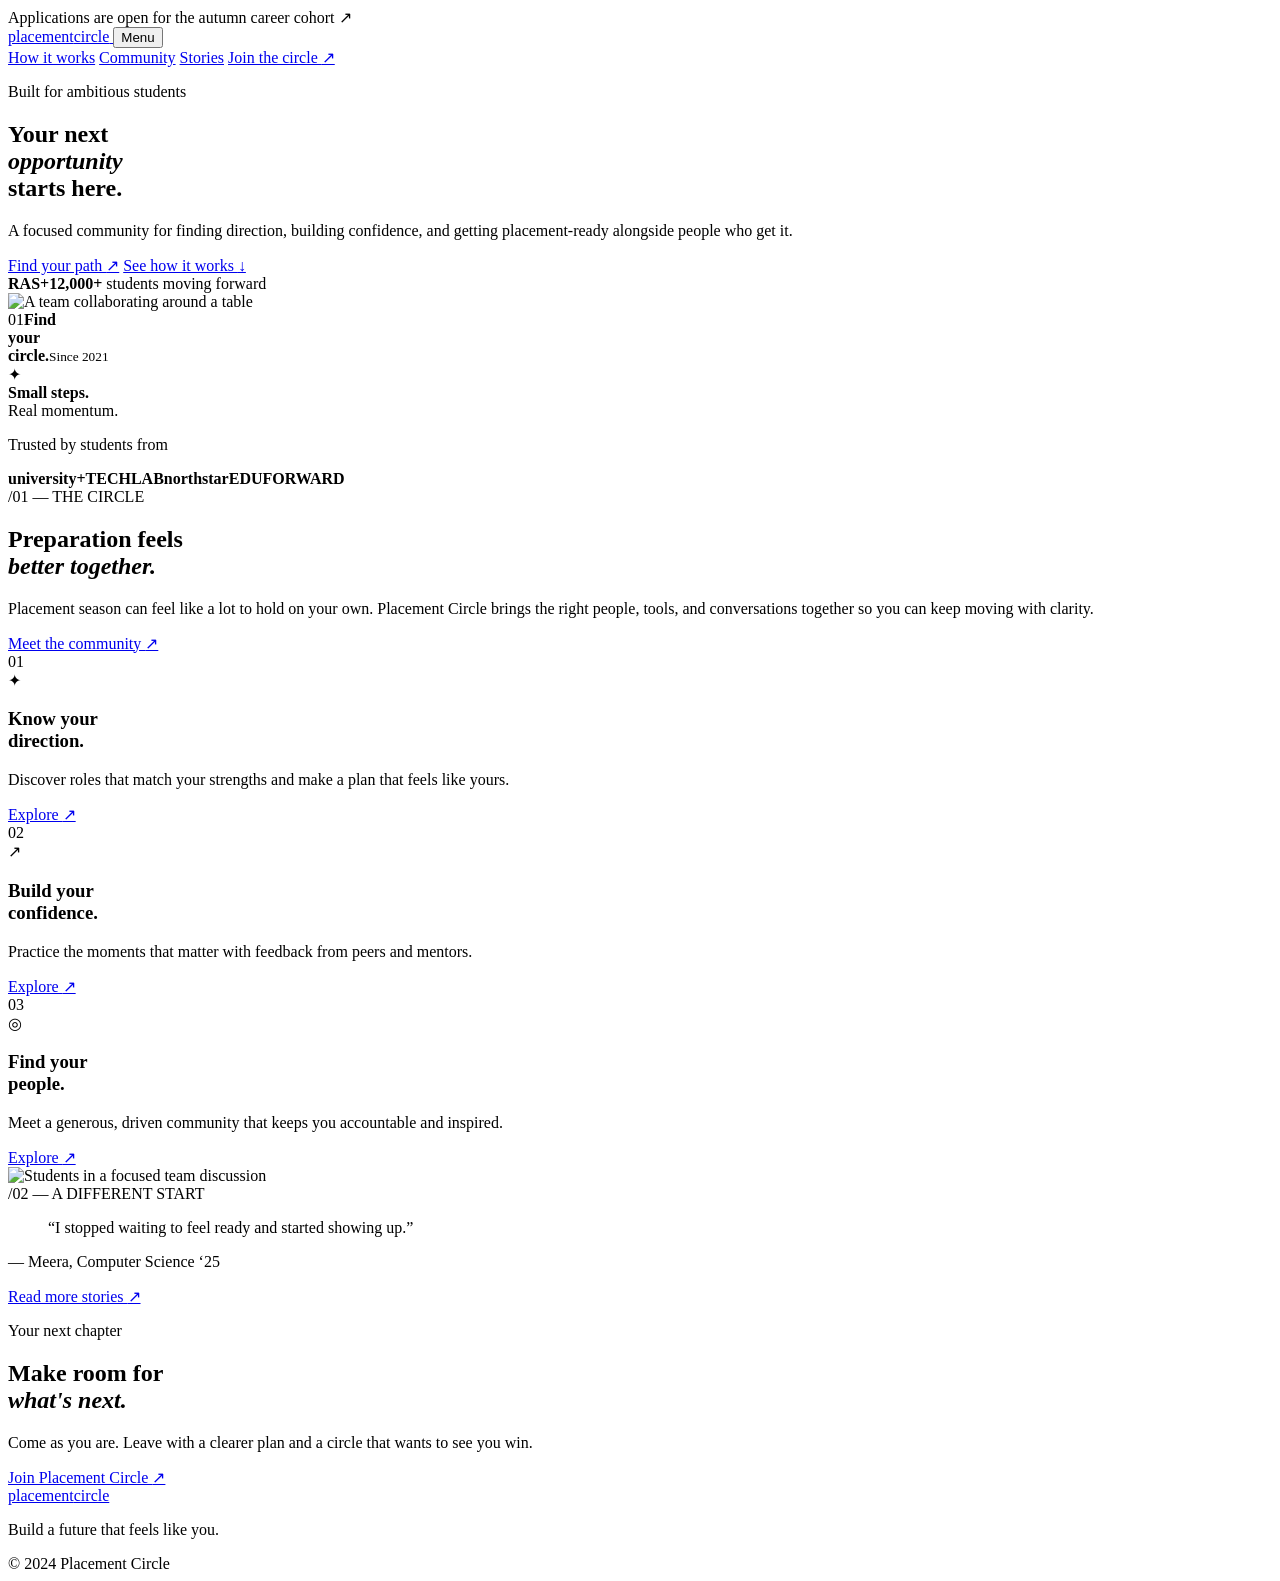
==== index.html @ d179b5c9 "landing page" ====
<!doctype html>
<html lang="en">
<head>
  <meta charset="UTF-8">
  <meta name="viewport" content="width=device-width, initial-scale=1.0">
  <meta name="description" content="Placement Circle helps students turn preparation into their next opportunity.">
  <title>Placement Circle | Your next opportunity starts here</title>
  <link rel="preconnect" href="https://fonts.googleapis.com">
  <link rel="preconnect" href="https://fonts.gstatic.com" crossorigin>
  <link href="https://fonts.googleapis.com/css2?family=DM+Sans:wght@400;500;600;700&family=Space+Grotesk:wght@500;600;700&display=swap" rel="stylesheet">
  <link rel="stylesheet" href="styles.css">
</head>
<body>
  <div class="announcement">Applications are open for the autumn career cohort <span>↗</span></div>

  <header class="site-header">
    <a class="brand" href="#top" aria-label="Placement Circle home">
      <span class="brand-mark" aria-hidden="true"><i></i><i></i><i></i></span>
      <span>placement<span class="brand-accent">circle</span></span>
    </a>
    <button class="menu-toggle" type="button" aria-expanded="false" aria-controls="site-nav" aria-label="Open menu">Menu</button>
    <nav class="site-nav" id="site-nav" aria-label="Main navigation">
      <a href="#how-it-works">How it works</a>
      <a href="#community">Community</a>
      <a href="#stories">Stories</a>
      <a class="nav-cta" href="#join">Join the circle <span>↗</span></a>
    </nav>
  </header>

  <main id="top">
    <section class="hero section-shell">
      <div class="hero-copy">
        <p class="eyebrow"><span class="eyebrow-dot"></span> Built for ambitious students</p>
        <h1>Your next<br><em>opportunity</em><br>starts here.</h1>
        <p class="hero-text">A focused community for finding direction, building confidence, and getting placement-ready alongside people who get it.</p>
        <div class="hero-actions">
          <a class="button button-dark" href="#join">Find your path <span>↗</span></a>
          <a class="text-link" href="#how-it-works">See how it works <span>↓</span></a>
        </div>
        <div class="member-note"><span class="avatar-stack"><b>R</b><b>A</b><b>S</b><b>+</b></span><span><strong>12,000+</strong> students moving forward</span></div>
      </div>
      <div class="hero-visual" aria-label="Students collaborating around a table">
        <div class="image-frame"><img src="https://images.unsplash.com/photo-1521737711867-e3b97375f902?auto=format&fit=crop&w=1100&q=85" alt="A team collaborating around a table"></div>
        <div class="circle-sticker"><span>01</span><strong>Find<br>your<br>circle.</strong><small>Since 2021</small></div>
        <div class="floating-card"><span class="card-icon">✦</span><div><strong>Small steps.</strong><br><span>Real momentum.</span></div></div>
      </div>
    </section>

    <section class="proof-band">
      <div class="section-shell proof-inner"><p>Trusted by students from</p><div class="logos"><strong>university<span>+</span></strong><strong>TECH<span>LAB</span></strong><strong>north<span>star</span></strong><strong>EDU<span>FORWARD</span></strong></div></div>
    </section>

    <section class="intro section-shell" id="how-it-works">
      <div class="section-kicker">/01 — THE CIRCLE</div>
      <div class="intro-content"><h2>Preparation feels<br><em>better together.</em></h2><div><p>Placement season can feel like a lot to hold on your own. Placement Circle brings the right people, tools, and conversations together so you can keep moving with clarity.</p><a class="text-link dark-link" href="#join">Meet the community <span>↗</span></a></div></div>
    </section>

    <section class="features section-shell" id="community">
      <article class="feature feature-lilac"><span class="feature-number">01</span><div class="feature-symbol compass">✦</div><h3>Know your<br>direction.</h3><p>Discover roles that match your strengths and make a plan that feels like yours.</p><a href="#join" aria-label="Explore direction resources">Explore <span>↗</span></a></article>
      <article class="feature feature-coral"><span class="feature-number">02</span><div class="feature-symbol">↗</div><h3>Build your<br>confidence.</h3><p>Practice the moments that matter with feedback from peers and mentors.</p><a href="#join" aria-label="Explore confidence resources">Explore <span>↗</span></a></article>
      <article class="feature feature-mint"><span class="feature-number">03</span><div class="feature-symbol">◎</div><h3>Find your<br>people.</h3><p>Meet a generous, driven community that keeps you accountable and inspired.</p><a href="#join" aria-label="Explore community resources">Explore <span>↗</span></a></article>
    </section>

    <section class="story section-shell" id="stories">
      <div class="story-image"><img src="https://images.unsplash.com/photo-1556761175-b413da4baf72?auto=format&fit=crop&w=1000&q=85" alt="Students in a focused team discussion"></div>
      <div class="story-copy"><div class="section-kicker">/02 — A DIFFERENT START</div><blockquote>“I stopped waiting to feel ready and started showing up.”</blockquote><p class="story-person">— Meera, Computer Science ‘25</p><a class="button button-outline" href="#join">Read more stories <span>↗</span></a></div>
    </section>

    <section class="join section-shell" id="join"><div><p class="eyebrow"><span class="eyebrow-dot"></span> Your next chapter</p><h2>Make room for<br><em>what's next.</em></h2></div><div class="join-action"><p>Come as you are. Leave with a clearer plan and a circle that wants to see you win.</p><a class="button button-light" href="mailto:hello@placementcircle.example">Join Placement Circle <span>↗</span></a></div></section>
  </main>

  <footer class="footer section-shell"><a class="brand" href="#top"><span class="brand-mark" aria-hidden="true"><i></i><i></i><i></i></span><span>placement<span class="brand-accent">circle</span></span></a><p>Build a future that feels like you.</p><span>© 2024 Placement Circle</span></footer>
  <script src="script.js"></script>
</body>
</html>
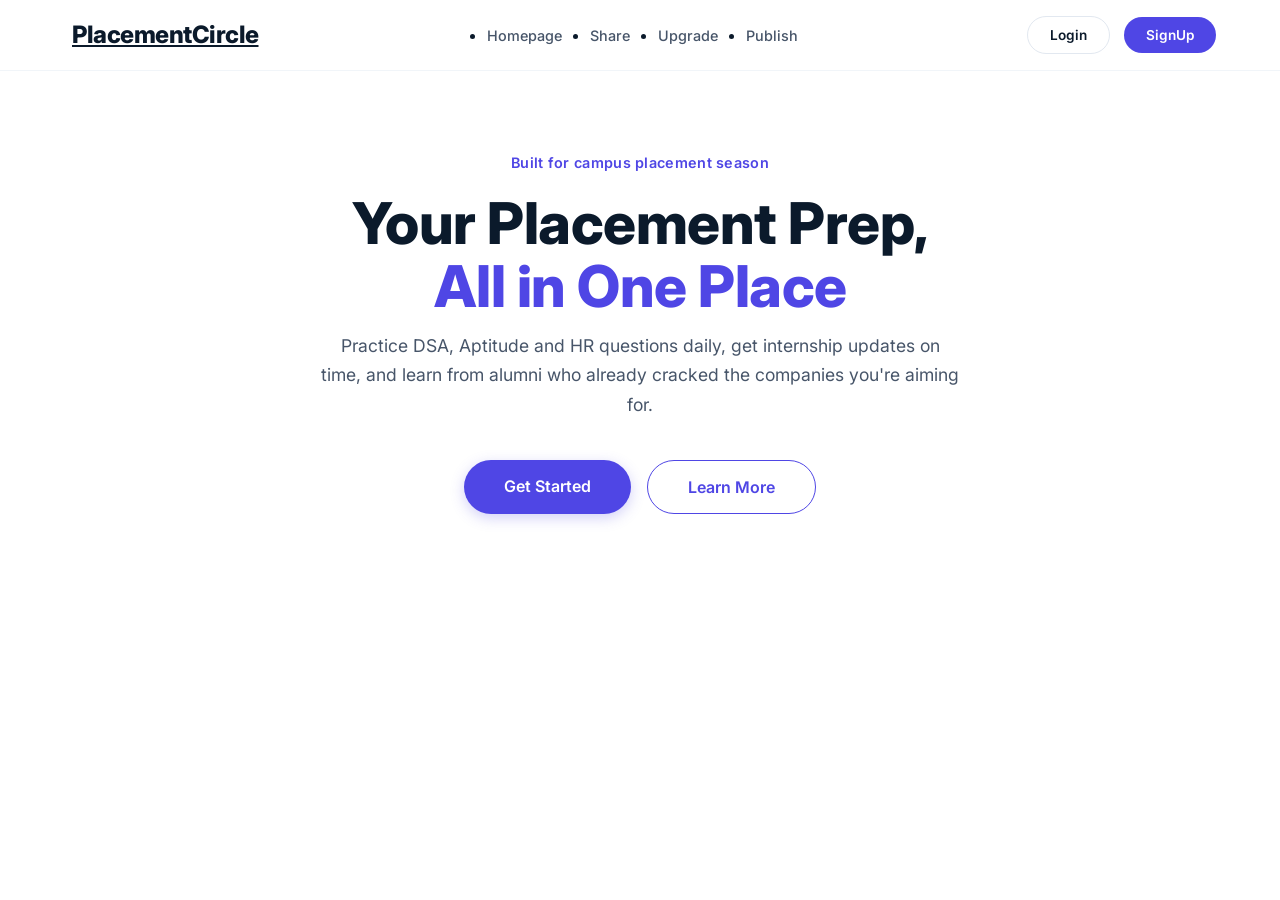
==== commit 2c3c4221: "Added clean landing page UI" ====
--- a/index.html
+++ b/index.html
@@ -1,75 +1,371 @@
-<!doctype html>
+<!DOCTYPE html>
 <html lang="en">
 <head>
-  <meta charset="UTF-8">
-  <meta name="viewport" content="width=device-width, initial-scale=1.0">
-  <meta name="description" content="Placement Circle helps students turn preparation into their next opportunity.">
-  <title>Placement Circle | Your next opportunity starts here</title>
-  <link rel="preconnect" href="https://fonts.googleapis.com">
-  <link rel="preconnect" href="https://fonts.gstatic.com" crossorigin>
-  <link href="https://fonts.googleapis.com/css2?family=DM+Sans:wght@400;500;600;700&family=Space+Grotesk:wght@500;600;700&display=swap" rel="stylesheet">
-  <link rel="stylesheet" href="styles.css">
+    <meta charset="UTF-8" />
+    <meta name="viewport" content="width=device-width, initial-scale=1.0" />
+    <title>PlacementCircle · Clean Landing</title>
+    <link href="https://fonts.googleapis.com/css2?family=Inter:opsz,wght@14..32,400..700&display=swap" rel="stylesheet" />
+    <link rel="stylesheet" href="https://cdnjs.cloudflare.com/ajax/libs/font-awesome/6.0.0-beta3/css/all.min.css" />
+    <style>
+        /* ---------- RESET & BASE ---------- */
+        * {
+            margin: 0;
+            padding: 0;
+            box-sizing: border-box;
+        }
+
+        body {
+            font-family: 'Inter', system-ui, -apple-system, sans-serif;
+            background: #ffffff;
+            color: #0b1a2b;
+            line-height: 1.5;
+        }
+
+        .container {
+            max-width: 1200px;
+            margin: 0 auto;
+            padding: 0 24px;
+        }
+
+        /* ---------- BUTTONS ---------- */
+        .btn {
+            display: inline-block;
+            padding: 12px 32px;
+            border-radius: 40px;
+            font-weight: 600;
+            font-size: 0.95rem;
+            border: none;
+            cursor: pointer;
+            transition: 0.2s;
+            font-family: inherit;
+            text-decoration: none;
+        }
+
+        .btn-primary {
+            background: #4f46e5;
+            color: #fff;
+            box-shadow: 0 4px 14px rgba(79, 70, 229, 0.25);
+        }
+        .btn-primary:hover {
+            background: #4338ca;
+            transform: translateY(-2px);
+            box-shadow: 0 8px 24px rgba(79, 70, 229, 0.30);
+        }
+
+        .btn-outline {
+            background: transparent;
+            color: #4f46e5;
+            border: 1.5px solid #4f46e5;
+        }
+        .btn-outline:hover {
+            background: #f5f3ff;
+            transform: translateY(-2px);
+        }
+
+        /* ---------- NAV ---------- */
+        nav {
+            padding: 16px 0;
+            border-bottom: 1px solid #f1f5f9;
+            background: #ffffff;
+            position: sticky;
+            top: 0;
+            z-index: 50;
+        }
+
+        nav .container {
+            display: flex;
+            align-items: center;
+            justify-content: space-between;
+        }
+
+        .logo {
+            font-size: 1.5rem;
+            font-weight: 800;
+            letter-spacing: -0.5px;
+            display: flex;
+            align-items: center;
+            gap: 8px;
+            color: #0b1a2b;
+        }
+        .logo i {
+            color: #4f46e5;
+            font-size: 1.6rem;
+        }
+
+        .nav-center {
+            display: flex;
+            align-items: center;
+            gap: 28px;
+        }
+        .nav-center a {
+            text-decoration: none;
+            color: #475569;
+            font-weight: 500;
+            font-size: 0.9rem;
+            transition: 0.2s;
+        }
+        .nav-center a:hover {
+            color: #4f46e5;
+        }
+
+        .nav-right {
+            display: flex;
+            align-items: center;
+            gap: 14px;
+        }
+        .nav-right .btn {
+            padding: 8px 22px;
+            font-size: 0.85rem;
+        }
+        .btn-login {
+            background: transparent;
+            color: #0b1a2b;
+            border: 1px solid #e2e8f0;
+        }
+        .btn-login:hover {
+            background: #f8fafc;
+        }
+        .btn-signup {
+            background: #4f46e5;
+            color: #fff;
+        }
+        .btn-signup:hover {
+            background: #4338ca;
+        }
+
+        /* hamburger (mobile) */
+        .hamburger {
+            display: none;
+            flex-direction: column;
+            gap: 5px;
+            background: none;
+            border: none;
+            cursor: pointer;
+            padding: 4px;
+        }
+        .hamburger span {
+            width: 26px;
+            height: 2.5px;
+            background: #0b1a2b;
+            border-radius: 4px;
+            transition: 0.2s;
+        }
+
+        /* ---------- HERO ---------- */
+        .hero {
+            padding: 80px 0 100px;
+            background: #ffffff;
+            text-align: center;
+        }
+
+        .hero h1 {
+            font-size: 3.6rem;
+            font-weight: 800;
+            line-height: 1.1;
+            margin-bottom: 12px;
+            letter-spacing: -0.5px;
+            color: #0b1a2b;
+        }
+        .hero h1 span {
+            color: #4f46e5;
+        }
+
+        .hero .subhead {
+            font-size: 2rem;
+            font-weight: 600;
+            color: #1e293b;
+            margin-bottom: 20px;
+        }
+
+        .hero p {
+            font-size: 1.1rem;
+            color: #475569;
+            max-width: 640px;
+            margin: 0 auto 40px;
+            line-height: 1.7;
+        }
+
+        .hero-buttons {
+            display: flex;
+            gap: 16px;
+            justify-content: center;
+            flex-wrap: wrap;
+        }
+
+        .hero-buttons .btn {
+            padding: 14px 40px;
+            font-size: 1rem;
+        }
+
+        /* ---------- RESPONSIVE ---------- */
+        @media (max-width: 1024px) {
+            .nav-center {
+                gap: 18px;
+            }
+            .hero h1 {
+                font-size: 2.8rem;
+            }
+            .hero .subhead {
+                font-size: 1.6rem;
+            }
+        }
+
+        @media (max-width: 768px) {
+            .nav-center {
+                display: none;
+                flex-direction: column;
+                gap: 14px;
+                position: absolute;
+                top: 70px;
+                left: 0;
+                width: 100%;
+                background: #fff;
+                padding: 30px 24px;
+                border-bottom: 1px solid #f1f5f9;
+                box-shadow: 0 10px 30px rgba(0, 0, 0, 0.04);
+            }
+            .nav-center.open {
+                display: flex;
+            }
+
+            .nav-right {
+                gap: 8px;
+            }
+            .nav-right .btn {
+                padding: 6px 16px;
+                font-size: 0.8rem;
+            }
+
+            .hamburger {
+                display: flex;
+            }
+
+            .hero {
+                padding: 50px 0 70px;
+            }
+            .hero h1 {
+                font-size: 2.2rem;
+            }
+            .hero .subhead {
+                font-size: 1.3rem;
+            }
+            .hero p {
+                font-size: 1rem;
+                padding: 0 8px;
+            }
+            .hero-buttons .btn {
+                padding: 12px 28px;
+                width: 100%;
+                justify-content: center;
+            }
+            .hero-buttons {
+                flex-direction: column;
+                align-items: center;
+                max-width: 320px;
+                margin: 0 auto;
+            }
+        }
+
+        @media (max-width: 480px) {
+            .logo {
+                font-size: 1.2rem;
+            }
+            .hero h1 {
+                font-size: 1.8rem;
+            }
+            .hero .subhead {
+                font-size: 1.1rem;
+            }
+            .nav-right .btn {
+                padding: 4px 12px;
+                font-size: 0.75rem;
+            }
+        }
+    </style>
 </head>
 <body>
-  <div class="announcement">Applications are open for the autumn career cohort <span>↗</span></div>
-
-  <header class="site-header">
-    <a class="brand" href="#top" aria-label="Placement Circle home">
-      <span class="brand-mark" aria-hidden="true"><i></i><i></i><i></i></span>
-      <span>placement<span class="brand-accent">circle</span></span>
-    </a>
-    <button class="menu-toggle" type="button" aria-expanded="false" aria-controls="site-nav" aria-label="Open menu">Menu</button>
-    <nav class="site-nav" id="site-nav" aria-label="Main navigation">
-      <a href="#how-it-works">How it works</a>
-      <a href="#community">Community</a>
-      <a href="#stories">Stories</a>
-      <a class="nav-cta" href="#join">Join the circle <span>↗</span></a>
+    <!-- ===== NAV ===== -->
+    <nav>
+        <div class="container">
+            <!-- Left: Logo -->
+            <a href="#" class="logo">
+                <i class="fas fa-circle-nodes"></i> PlacementCircle
+            </a>
+
+            <!-- Center: Nav links (exactly as in the image) -->
+            <ul class="nav-center" id="navCenter">
+                <li><a href="#">Homepage</a></li>
+                <li><a href="#">Share</a></li>
+                <li><a href="#">Upgrade</a></li>
+                <li><a href="#">Publish</a></li>
+            </ul>
+
+            <!-- Right: Login / SignUp -->
+            <div class="nav-right">
+                <a href="#" class="btn btn-login">Login</a>
+                <a href="#" class="btn btn-signup">SignUp</a>
+            </div>
+
+            <!-- Hamburger (mobile) -->
+            <button class="hamburger" id="hamburger" aria-label="Toggle menu">
+                <span></span><span></span><span></span>
+            </button>
+        </div>
     </nav>
-  </header>
-
-  <main id="top">
-    <section class="hero section-shell">
-      <div class="hero-copy">
-        <p class="eyebrow"><span class="eyebrow-dot"></span> Built for ambitious students</p>
-        <h1>Your next<br><em>opportunity</em><br>starts here.</h1>
-        <p class="hero-text">A focused community for finding direction, building confidence, and getting placement-ready alongside people who get it.</p>
-        <div class="hero-actions">
-          <a class="button button-dark" href="#join">Find your path <span>↗</span></a>
-          <a class="text-link" href="#how-it-works">See how it works <span>↓</span></a>
+
+    <!-- ===== HERO ===== -->
+    <section class="hero">
+        <div class="container">
+            <!-- Tagline -->
+            <p style="color: #4f46e5; font-weight: 600; letter-spacing: 0.3px; margin-bottom: 16px; font-size: 0.9rem;">
+                Built for campus placement season
+            </p>
+
+            <!-- Main heading -->
+            <h1>Your Placement Prep,<br /><span>All in One Place</span></h1>
+
+            <!-- Description -->
+            <p>
+                Practice DSA, Aptitude and HR questions daily, get internship updates
+                on time, and learn from alumni who already cracked the companies
+                you're aiming for.
+            </p>
+
+            <!-- Buttons -->
+            <div class="hero-buttons">
+                <a href="#" class="btn btn-primary">Get Started</a>
+                <a href="#" class="btn btn-outline">Learn More</a>
+            </div>
         </div>
-        <div class="member-note"><span class="avatar-stack"><b>R</b><b>A</b><b>S</b><b>+</b></span><span><strong>12,000+</strong> students moving forward</span></div>
-      </div>
-      <div class="hero-visual" aria-label="Students collaborating around a table">
-        <div class="image-frame"><img src="https://images.unsplash.com/photo-1521737711867-e3b97375f902?auto=format&fit=crop&w=1100&q=85" alt="A team collaborating around a table"></div>
-        <div class="circle-sticker"><span>01</span><strong>Find<br>your<br>circle.</strong><small>Since 2021</small></div>
-        <div class="floating-card"><span class="card-icon">✦</span><div><strong>Small steps.</strong><br><span>Real momentum.</span></div></div>
-      </div>
     </section>
 
-    <section class="proof-band">
-      <div class="section-shell proof-inner"><p>Trusted by students from</p><div class="logos"><strong>university<span>+</span></strong><strong>TECH<span>LAB</span></strong><strong>north<span>star</span></strong><strong>EDU<span>FORWARD</span></strong></div></div>
-    </section>
-
-    <section class="intro section-shell" id="how-it-works">
-      <div class="section-kicker">/01 — THE CIRCLE</div>
-      <div class="intro-content"><h2>Preparation feels<br><em>better together.</em></h2><div><p>Placement season can feel like a lot to hold on your own. Placement Circle brings the right people, tools, and conversations together so you can keep moving with clarity.</p><a class="text-link dark-link" href="#join">Meet the community <span>↗</span></a></div></div>
-    </section>
-
-    <section class="features section-shell" id="community">
-      <article class="feature feature-lilac"><span class="feature-number">01</span><div class="feature-symbol compass">✦</div><h3>Know your<br>direction.</h3><p>Discover roles that match your strengths and make a plan that feels like yours.</p><a href="#join" aria-label="Explore direction resources">Explore <span>↗</span></a></article>
-      <article class="feature feature-coral"><span class="feature-number">02</span><div class="feature-symbol">↗</div><h3>Build your<br>confidence.</h3><p>Practice the moments that matter with feedback from peers and mentors.</p><a href="#join" aria-label="Explore confidence resources">Explore <span>↗</span></a></article>
-      <article class="feature feature-mint"><span class="feature-number">03</span><div class="feature-symbol">◎</div><h3>Find your<br>people.</h3><p>Meet a generous, driven community that keeps you accountable and inspired.</p><a href="#join" aria-label="Explore community resources">Explore <span>↗</span></a></article>
-    </section>
-
-    <section class="story section-shell" id="stories">
-      <div class="story-image"><img src="https://images.unsplash.com/photo-1556761175-b413da4baf72?auto=format&fit=crop&w=1000&q=85" alt="Students in a focused team discussion"></div>
-      <div class="story-copy"><div class="section-kicker">/02 — A DIFFERENT START</div><blockquote>“I stopped waiting to feel ready and started showing up.”</blockquote><p class="story-person">— Meera, Computer Science ‘25</p><a class="button button-outline" href="#join">Read more stories <span>↗</span></a></div>
-    </section>
-
-    <section class="join section-shell" id="join"><div><p class="eyebrow"><span class="eyebrow-dot"></span> Your next chapter</p><h2>Make room for<br><em>what's next.</em></h2></div><div class="join-action"><p>Come as you are. Leave with a clearer plan and a circle that wants to see you win.</p><a class="button button-light" href="mailto:hello@placementcircle.example">Join Placement Circle <span>↗</span></a></div></section>
-  </main>
-
-  <footer class="footer section-shell"><a class="brand" href="#top"><span class="brand-mark" aria-hidden="true"><i></i><i></i><i></i></span><span>placement<span class="brand-accent">circle</span></span></a><p>Build a future that feels like you.</p><span>© 2024 Placement Circle</span></footer>
-  <script src="script.js"></script>
+    <!-- ===== JAVASCRIPT ===== -->
+    <script>
+        // Hamburger toggle
+        const hamburger = document.getElementById('hamburger');
+        const navCenter = document.getElementById('navCenter');
+
+        hamburger.addEventListener('click', () => {
+            navCenter.classList.toggle('open');
+        });
+
+        // Close menu when a link is clicked (mobile)
+        document.querySelectorAll('.nav-center a').forEach(link => {
+            link.addEventListener('click', () => {
+                navCenter.classList.remove('open');
+            });
+        });
+
+        // Smooth scroll for anchor links (if any)
+        document.querySelectorAll('a[href^="#"]').forEach(anchor => {
+            anchor.addEventListener('click', function (e) {
+                const target = document.querySelector(this.getAttribute('href'));
+                if (target) {
+                    e.preventDefault();
+                    window.scrollTo({ top: target.offsetTop - 80, behavior: 'smooth' });
+                }
+            });
+        });
+    </script>
 </body>
 </html>
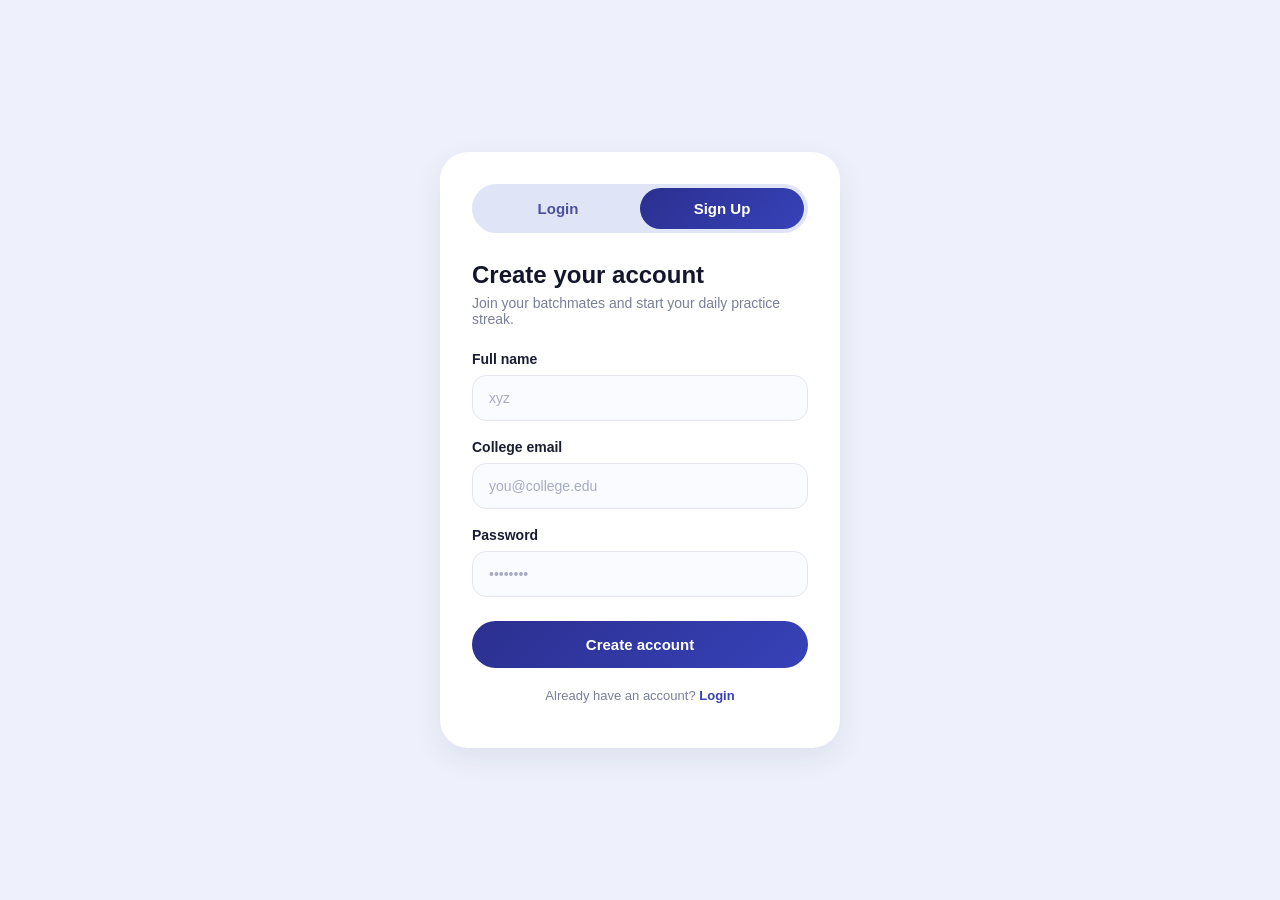
==== commit 93421377: "Added Signup Page" ====
--- a/index.html
+++ b/index.html
@@ -1,371 +1,182 @@
 <!DOCTYPE html>
 <html lang="en">
 <head>
-    <meta charset="UTF-8" />
-    <meta name="viewport" content="width=device-width, initial-scale=1.0" />
-    <title>PlacementCircle · Clean Landing</title>
-    <link href="https://fonts.googleapis.com/css2?family=Inter:opsz,wght@14..32,400..700&display=swap" rel="stylesheet" />
-    <link rel="stylesheet" href="https://cdnjs.cloudflare.com/ajax/libs/font-awesome/6.0.0-beta3/css/all.min.css" />
-    <style>
-        /* ---------- RESET & BASE ---------- */
-        * {
-            margin: 0;
-            padding: 0;
-            box-sizing: border-box;
-        }
+<meta charset="UTF-8">
+<title>Sign Up</title>
+<style>
+  * { box-sizing: border-box; }
+  body {
+    margin: 0;
+    min-height: 100vh;
+    display: flex;
+    align-items: center;
+    justify-content: center;
+    background: #eef1fb;
+    font-family: -apple-system, BlinkMacSystemFont, "Segoe UI", Roboto, Arial, sans-serif;
+  }
 
-        body {
-            font-family: 'Inter', system-ui, -apple-system, sans-serif;
-            background: #ffffff;
-            color: #0b1a2b;
-            line-height: 1.5;
-        }
+  .card {
+    background: #fff;
+    width: 400px;
+    max-width: 90%;
+    padding: 32px;
+    border-radius: 28px;
+    box-shadow: 0 10px 30px rgba(30, 41, 90, 0.08);
+  }
 
-        .container {
-            max-width: 1200px;
-            margin: 0 auto;
-            padding: 0 24px;
-        }
+  .toggle {
+    display: flex;
+    background: #dfe4f7;
+    border-radius: 999px;
+    padding: 4px;
+    margin-bottom: 28px;
+  }
 
-        /* ---------- BUTTONS ---------- */
-        .btn {
-            display: inline-block;
-            padding: 12px 32px;
-            border-radius: 40px;
-            font-weight: 600;
-            font-size: 0.95rem;
-            border: none;
-            cursor: pointer;
-            transition: 0.2s;
-            font-family: inherit;
-            text-decoration: none;
-        }
+  .toggle button {
+    flex: 1;
+    border: none;
+    background: transparent;
+    padding: 12px 0;
+    border-radius: 999px;
+    font-size: 15px;
+    font-weight: 600;
+    cursor: pointer;
+    color: #4b5299;
+    transition: all 0.2s ease;
+  }
 
-        .btn-primary {
-            background: #4f46e5;
-            color: #fff;
-            box-shadow: 0 4px 14px rgba(79, 70, 229, 0.25);
-        }
-        .btn-primary:hover {
-            background: #4338ca;
-            transform: translateY(-2px);
-            box-shadow: 0 8px 24px rgba(79, 70, 229, 0.30);
-        }
+  .toggle button.active {
+    background: linear-gradient(135deg, #2b2f8f, #3742b8);
+    color: #fff;
+  }
 
-        .btn-outline {
-            background: transparent;
-            color: #4f46e5;
-            border: 1.5px solid #4f46e5;
-        }
-        .btn-outline:hover {
-            background: #f5f3ff;
-            transform: translateY(-2px);
-        }
+  h1 {
+    font-size: 24px;
+    margin: 0 0 6px;
+    color: #14162b;
+  }
 
-        /* ---------- NAV ---------- */
-        nav {
-            padding: 16px 0;
-            border-bottom: 1px solid #f1f5f9;
-            background: #ffffff;
-            position: sticky;
-            top: 0;
-            z-index: 50;
-        }
+  .subtitle {
+    color: #7a7f9a;
+    font-size: 14px;
+    margin: 0 0 24px;
+  }
 
-        nav .container {
-            display: flex;
-            align-items: center;
-            justify-content: space-between;
-        }
+  label {
+    display: block;
+    font-size: 14px;
+    font-weight: 600;
+    color: #1a1c33;
+    margin-bottom: 8px;
+  }
 
-        .logo {
-            font-size: 1.5rem;
-            font-weight: 800;
-            letter-spacing: -0.5px;
-            display: flex;
-            align-items: center;
-            gap: 8px;
-            color: #0b1a2b;
-        }
-        .logo i {
-            color: #4f46e5;
-            font-size: 1.6rem;
-        }
+  .field {
+    margin-bottom: 18px;
+  }
 
-        .nav-center {
-            display: flex;
-            align-items: center;
-            gap: 28px;
-        }
-        .nav-center a {
-            text-decoration: none;
-            color: #475569;
-            font-weight: 500;
-            font-size: 0.9rem;
-            transition: 0.2s;
-        }
-        .nav-center a:hover {
-            color: #4f46e5;
-        }
+  input {
+    width: 100%;
+    padding: 14px 16px;
+    border-radius: 14px;
+    border: 1px solid #e4e6f2;
+    background: #fafbff;
+    font-size: 14px;
+    color: #33364d;
+    outline: none;
+  }
 
-        .nav-right {
-            display: flex;
-            align-items: center;
-            gap: 14px;
-        }
-        .nav-right .btn {
-            padding: 8px 22px;
-            font-size: 0.85rem;
-        }
-        .btn-login {
-            background: transparent;
-            color: #0b1a2b;
-            border: 1px solid #e2e8f0;
-        }
-        .btn-login:hover {
-            background: #f8fafc;
-        }
-        .btn-signup {
-            background: #4f46e5;
-            color: #fff;
-        }
-        .btn-signup:hover {
-            background: #4338ca;
-        }
+  input::placeholder {
+    color: #a7abc3;
+  }
 
-        /* hamburger (mobile) */
-        .hamburger {
-            display: none;
-            flex-direction: column;
-            gap: 5px;
-            background: none;
-            border: none;
-            cursor: pointer;
-            padding: 4px;
-        }
-        .hamburger span {
-            width: 26px;
-            height: 2.5px;
-            background: #0b1a2b;
-            border-radius: 4px;
-            transition: 0.2s;
-        }
+  input:focus {
+    border-color: #3742b8;
+  }
 
-        /* ---------- HERO ---------- */
-        .hero {
-            padding: 80px 0 100px;
-            background: #ffffff;
-            text-align: center;
-        }
+  .submit-btn {
+    width: 100%;
+    padding: 15px 0;
+    border: none;
+    border-radius: 999px;
+    background: linear-gradient(135deg, #2b2f8f, #3742b8);
+    color: #fff;
+    font-size: 15px;
+    font-weight: 600;
+    cursor: pointer;
+    margin-top: 6px;
+  }
 
-        .hero h1 {
-            font-size: 3.6rem;
-            font-weight: 800;
-            line-height: 1.1;
-            margin-bottom: 12px;
-            letter-spacing: -0.5px;
-            color: #0b1a2b;
-        }
-        .hero h1 span {
-            color: #4f46e5;
-        }
+  .submit-btn:hover {
+    opacity: 0.95;
+  }
 
-        .hero .subhead {
-            font-size: 2rem;
-            font-weight: 600;
-            color: #1e293b;
-            margin-bottom: 20px;
-        }
+  .footer-text {
+    text-align: center;
+    font-size: 13px;
+    color: #7a7f9a;
+    margin-top: 20px;
+  }
 
-        .hero p {
-            font-size: 1.1rem;
-            color: #475569;
-            max-width: 640px;
-            margin: 0 auto 40px;
-            line-height: 1.7;
-        }
-
-        .hero-buttons {
-            display: flex;
-            gap: 16px;
-            justify-content: center;
-            flex-wrap: wrap;
-        }
-
-        .hero-buttons .btn {
-            padding: 14px 40px;
-            font-size: 1rem;
-        }
-
-        /* ---------- RESPONSIVE ---------- */
-        @media (max-width: 1024px) {
-            .nav-center {
-                gap: 18px;
-            }
-            .hero h1 {
-                font-size: 2.8rem;
-            }
-            .hero .subhead {
-                font-size: 1.6rem;
-            }
-        }
-
-        @media (max-width: 768px) {
-            .nav-center {
-                display: none;
-                flex-direction: column;
-                gap: 14px;
-                position: absolute;
-                top: 70px;
-                left: 0;
-                width: 100%;
-                background: #fff;
-                padding: 30px 24px;
-                border-bottom: 1px solid #f1f5f9;
-                box-shadow: 0 10px 30px rgba(0, 0, 0, 0.04);
-            }
-            .nav-center.open {
-                display: flex;
-            }
-
-            .nav-right {
-                gap: 8px;
-            }
-            .nav-right .btn {
-                padding: 6px 16px;
-                font-size: 0.8rem;
-            }
-
-            .hamburger {
-                display: flex;
-            }
-
-            .hero {
-                padding: 50px 0 70px;
-            }
-            .hero h1 {
-                font-size: 2.2rem;
-            }
-            .hero .subhead {
-                font-size: 1.3rem;
-            }
-            .hero p {
-                font-size: 1rem;
-                padding: 0 8px;
-            }
-            .hero-buttons .btn {
-                padding: 12px 28px;
-                width: 100%;
-                justify-content: center;
-            }
-            .hero-buttons {
-                flex-direction: column;
-                align-items: center;
-                max-width: 320px;
-                margin: 0 auto;
-            }
-        }
-
-        @media (max-width: 480px) {
-            .logo {
-                font-size: 1.2rem;
-            }
-            .hero h1 {
-                font-size: 1.8rem;
-            }
-            .hero .subhead {
-                font-size: 1.1rem;
-            }
-            .nav-right .btn {
-                padding: 4px 12px;
-                font-size: 0.75rem;
-            }
-        }
-    </style>
+  .footer-text a {
+    color: #3742b8;
+    font-weight: 600;
+    text-decoration: none;
+  }
+</style>
 </head>
 <body>
-    <!-- ===== NAV ===== -->
-    <nav>
-        <div class="container">
-            <!-- Left: Logo -->
-            <a href="#" class="logo">
-                <i class="fas fa-circle-nodes"></i> PlacementCircle
-            </a>
 
-            <!-- Center: Nav links (exactly as in the image) -->
-            <ul class="nav-center" id="navCenter">
-                <li><a href="#">Homepage</a></li>
-                <li><a href="#">Share</a></li>
-                <li><a href="#">Upgrade</a></li>
-                <li><a href="#">Publish</a></li>
-            </ul>
+<div class="card">
+  <div class="toggle">
+    <button type="button" id="loginBtn">Login</button>
+    <button type="button" id="signupBtn" class="active">Sign Up</button>
+  </div>
 
-            <!-- Right: Login / SignUp -->
-            <div class="nav-right">
-                <a href="#" class="btn btn-login">Login</a>
-                <a href="#" class="btn btn-signup">SignUp</a>
-            </div>
+  <h1>Create your account</h1>
+  <p class="subtitle">Join your batchmates and start your daily practice streak.</p>
 
-            <!-- Hamburger (mobile) -->
-            <button class="hamburger" id="hamburger" aria-label="Toggle menu">
-                <span></span><span></span><span></span>
-            </button>
-        </div>
-    </nav>
+  <form id="signupForm">
+    <div class="field">
+      <label for="fullname">Full name</label>
+      <input type="text" id="fullname" name="fullname" placeholder="xyz" required>
+    </div>
 
-    <!-- ===== HERO ===== -->
-    <section class="hero">
-        <div class="container">
-            <!-- Tagline -->
-            <p style="color: #4f46e5; font-weight: 600; letter-spacing: 0.3px; margin-bottom: 16px; font-size: 0.9rem;">
-                Built for campus placement season
-            </p>
+    <div class="field">
+      <label for="email">College email</label>
+      <input type="email" id="email" name="email" placeholder="you@college.edu" required>
+    </div>
 
-            <!-- Main heading -->
-            <h1>Your Placement Prep,<br /><span>All in One Place</span></h1>
+    <div class="field">
+      <label for="password">Password</label>
+      <input type="password" id="password" name="password" placeholder="••••••••" required>
+    </div>
 
-            <!-- Description -->
-            <p>
-                Practice DSA, Aptitude and HR questions daily, get internship updates
-                on time, and learn from alumni who already cracked the companies
-                you're aiming for.
-            </p>
+    <button type="submit" class="submit-btn">Create account</button>
+  </form>
 
-            <!-- Buttons -->
-            <div class="hero-buttons">
-                <a href="#" class="btn btn-primary">Get Started</a>
-                <a href="#" class="btn btn-outline">Learn More</a>
-            </div>
-        </div>
-    </section>
+  <p class="footer-text">Already have an account? <a href="#" id="loginLink">Login</a></p>
+</div>
 
-    <!-- ===== JAVASCRIPT ===== -->
-    <script>
-        // Hamburger toggle
-        const hamburger = document.getElementById('hamburger');
-        const navCenter = document.getElementById('navCenter');
+<script>
+  const loginBtn = document.getElementById('loginBtn');
+  const signupBtn = document.getElementById('signupBtn');
 
-        hamburger.addEventListener('click', () => {
-            navCenter.classList.toggle('open');
-        });
+  function goToLogin() {
+    signupBtn.classList.remove('active');
+    loginBtn.classList.add('active');
+  }
 
-        // Close menu when a link is clicked (mobile)
-        document.querySelectorAll('.nav-center a').forEach(link => {
-            link.addEventListener('click', () => {
-                navCenter.classList.remove('open');
-            });
-        });
+  loginBtn.addEventListener('click', goToLogin);
+  document.getElementById('loginLink').addEventListener('click', function(e) {
+    e.preventDefault();
+    goToLogin();
+  });
 
-        // Smooth scroll for anchor links (if any)
-        document.querySelectorAll('a[href^="#"]').forEach(anchor => {
-            anchor.addEventListener('click', function (e) {
-                const target = document.querySelector(this.getAttribute('href'));
-                if (target) {
-                    e.preventDefault();
-                    window.scrollTo({ top: target.offsetTop - 80, behavior: 'smooth' });
-                }
-            });
-        });
-    </script>
+  document.getElementById('signupForm').addEventListener('submit', function(e) {
+    e.preventDefault();
+    alert('Account created!');
+  });
+</script>
+
 </body>
 </html>
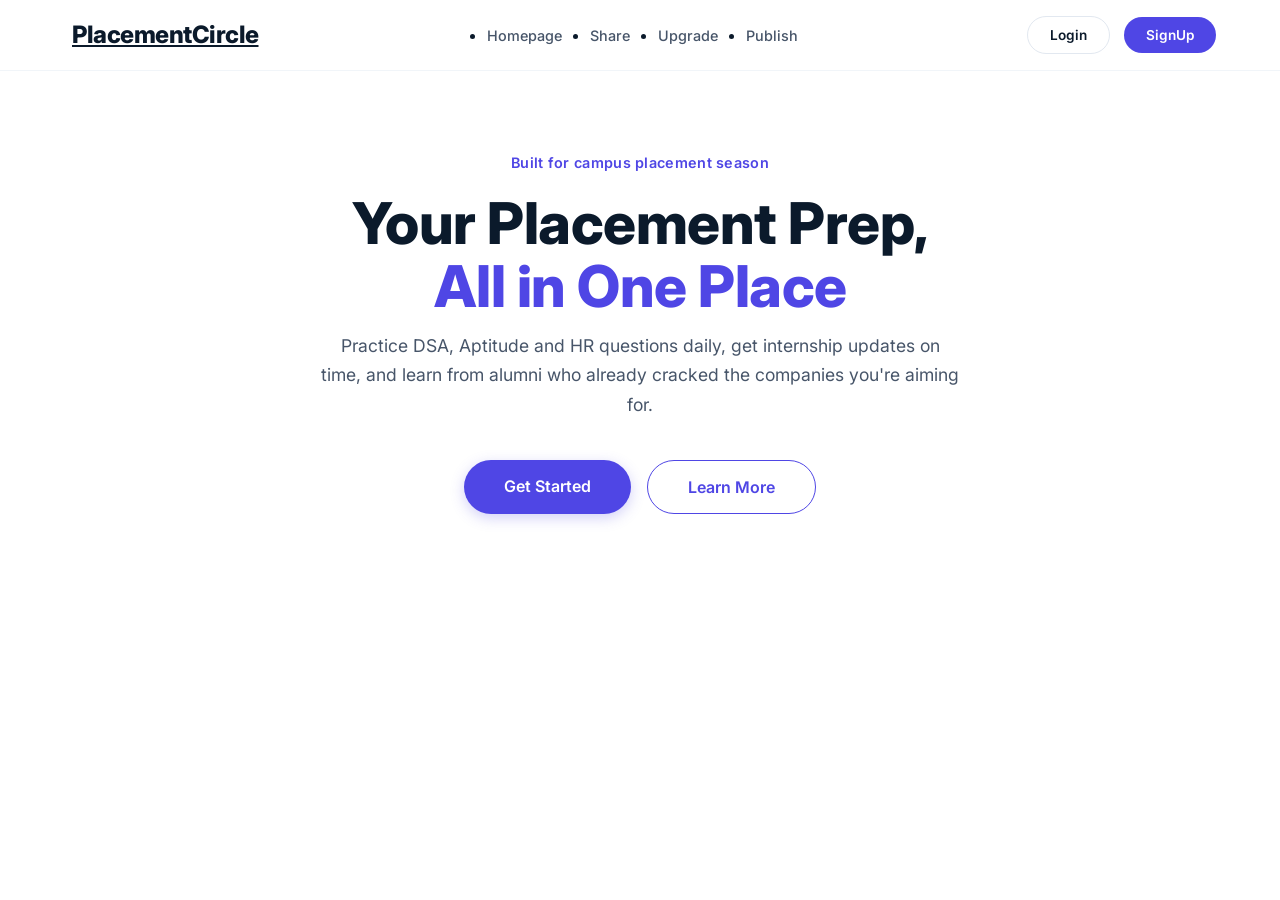
==== commit 11c21b61: "Merge pull request #2 from triveniShivthare55/triveni-shivthare Added clean landing page UI" ====
--- a/index.html
+++ b/index.html
@@ -1,182 +1,371 @@
 <!DOCTYPE html>
 <html lang="en">
 <head>
-<meta charset="UTF-8">
-<title>Sign Up</title>
-<style>
-  * { box-sizing: border-box; }
-  body {
-    margin: 0;
-    min-height: 100vh;
-    display: flex;
-    align-items: center;
-    justify-content: center;
-    background: #eef1fb;
-    font-family: -apple-system, BlinkMacSystemFont, "Segoe UI", Roboto, Arial, sans-serif;
-  }
-
-  .card {
-    background: #fff;
-    width: 400px;
-    max-width: 90%;
-    padding: 32px;
-    border-radius: 28px;
-    box-shadow: 0 10px 30px rgba(30, 41, 90, 0.08);
-  }
-
-  .toggle {
-    display: flex;
-    background: #dfe4f7;
-    border-radius: 999px;
-    padding: 4px;
-    margin-bottom: 28px;
-  }
-
-  .toggle button {
-    flex: 1;
-    border: none;
-    background: transparent;
-    padding: 12px 0;
-    border-radius: 999px;
-    font-size: 15px;
-    font-weight: 600;
-    cursor: pointer;
-    color: #4b5299;
-    transition: all 0.2s ease;
-  }
-
-  .toggle button.active {
-    background: linear-gradient(135deg, #2b2f8f, #3742b8);
-    color: #fff;
-  }
-
-  h1 {
-    font-size: 24px;
-    margin: 0 0 6px;
-    color: #14162b;
-  }
-
-  .subtitle {
-    color: #7a7f9a;
-    font-size: 14px;
-    margin: 0 0 24px;
-  }
-
-  label {
-    display: block;
-    font-size: 14px;
-    font-weight: 600;
-    color: #1a1c33;
-    margin-bottom: 8px;
-  }
-
-  .field {
-    margin-bottom: 18px;
-  }
-
-  input {
-    width: 100%;
-    padding: 14px 16px;
-    border-radius: 14px;
-    border: 1px solid #e4e6f2;
-    background: #fafbff;
-    font-size: 14px;
-    color: #33364d;
-    outline: none;
-  }
-
-  input::placeholder {
-    color: #a7abc3;
-  }
-
-  input:focus {
-    border-color: #3742b8;
-  }
-
-  .submit-btn {
-    width: 100%;
-    padding: 15px 0;
-    border: none;
-    border-radius: 999px;
-    background: linear-gradient(135deg, #2b2f8f, #3742b8);
-    color: #fff;
-    font-size: 15px;
-    font-weight: 600;
-    cursor: pointer;
-    margin-top: 6px;
-  }
-
-  .submit-btn:hover {
-    opacity: 0.95;
-  }
-
-  .footer-text {
-    text-align: center;
-    font-size: 13px;
-    color: #7a7f9a;
-    margin-top: 20px;
-  }
-
-  .footer-text a {
-    color: #3742b8;
-    font-weight: 600;
-    text-decoration: none;
-  }
-</style>
+    <meta charset="UTF-8" />
+    <meta name="viewport" content="width=device-width, initial-scale=1.0" />
+    <title>PlacementCircle · Clean Landing</title>
+    <link href="https://fonts.googleapis.com/css2?family=Inter:opsz,wght@14..32,400..700&display=swap" rel="stylesheet" />
+    <link rel="stylesheet" href="https://cdnjs.cloudflare.com/ajax/libs/font-awesome/6.0.0-beta3/css/all.min.css" />
+    <style>
+        /* ---------- RESET & BASE ---------- */
+        * {
+            margin: 0;
+            padding: 0;
+            box-sizing: border-box;
+        }
+
+        body {
+            font-family: 'Inter', system-ui, -apple-system, sans-serif;
+            background: #ffffff;
+            color: #0b1a2b;
+            line-height: 1.5;
+        }
+
+        .container {
+            max-width: 1200px;
+            margin: 0 auto;
+            padding: 0 24px;
+        }
+
+        /* ---------- BUTTONS ---------- */
+        .btn {
+            display: inline-block;
+            padding: 12px 32px;
+            border-radius: 40px;
+            font-weight: 600;
+            font-size: 0.95rem;
+            border: none;
+            cursor: pointer;
+            transition: 0.2s;
+            font-family: inherit;
+            text-decoration: none;
+        }
+
+        .btn-primary {
+            background: #4f46e5;
+            color: #fff;
+            box-shadow: 0 4px 14px rgba(79, 70, 229, 0.25);
+        }
+        .btn-primary:hover {
+            background: #4338ca;
+            transform: translateY(-2px);
+            box-shadow: 0 8px 24px rgba(79, 70, 229, 0.30);
+        }
+
+        .btn-outline {
+            background: transparent;
+            color: #4f46e5;
+            border: 1.5px solid #4f46e5;
+        }
+        .btn-outline:hover {
+            background: #f5f3ff;
+            transform: translateY(-2px);
+        }
+
+        /* ---------- NAV ---------- */
+        nav {
+            padding: 16px 0;
+            border-bottom: 1px solid #f1f5f9;
+            background: #ffffff;
+            position: sticky;
+            top: 0;
+            z-index: 50;
+        }
+
+        nav .container {
+            display: flex;
+            align-items: center;
+            justify-content: space-between;
+        }
+
+        .logo {
+            font-size: 1.5rem;
+            font-weight: 800;
+            letter-spacing: -0.5px;
+            display: flex;
+            align-items: center;
+            gap: 8px;
+            color: #0b1a2b;
+        }
+        .logo i {
+            color: #4f46e5;
+            font-size: 1.6rem;
+        }
+
+        .nav-center {
+            display: flex;
+            align-items: center;
+            gap: 28px;
+        }
+        .nav-center a {
+            text-decoration: none;
+            color: #475569;
+            font-weight: 500;
+            font-size: 0.9rem;
+            transition: 0.2s;
+        }
+        .nav-center a:hover {
+            color: #4f46e5;
+        }
+
+        .nav-right {
+            display: flex;
+            align-items: center;
+            gap: 14px;
+        }
+        .nav-right .btn {
+            padding: 8px 22px;
+            font-size: 0.85rem;
+        }
+        .btn-login {
+            background: transparent;
+            color: #0b1a2b;
+            border: 1px solid #e2e8f0;
+        }
+        .btn-login:hover {
+            background: #f8fafc;
+        }
+        .btn-signup {
+            background: #4f46e5;
+            color: #fff;
+        }
+        .btn-signup:hover {
+            background: #4338ca;
+        }
+
+        /* hamburger (mobile) */
+        .hamburger {
+            display: none;
+            flex-direction: column;
+            gap: 5px;
+            background: none;
+            border: none;
+            cursor: pointer;
+            padding: 4px;
+        }
+        .hamburger span {
+            width: 26px;
+            height: 2.5px;
+            background: #0b1a2b;
+            border-radius: 4px;
+            transition: 0.2s;
+        }
+
+        /* ---------- HERO ---------- */
+        .hero {
+            padding: 80px 0 100px;
+            background: #ffffff;
+            text-align: center;
+        }
+
+        .hero h1 {
+            font-size: 3.6rem;
+            font-weight: 800;
+            line-height: 1.1;
+            margin-bottom: 12px;
+            letter-spacing: -0.5px;
+            color: #0b1a2b;
+        }
+        .hero h1 span {
+            color: #4f46e5;
+        }
+
+        .hero .subhead {
+            font-size: 2rem;
+            font-weight: 600;
+            color: #1e293b;
+            margin-bottom: 20px;
+        }
+
+        .hero p {
+            font-size: 1.1rem;
+            color: #475569;
+            max-width: 640px;
+            margin: 0 auto 40px;
+            line-height: 1.7;
+        }
+
+        .hero-buttons {
+            display: flex;
+            gap: 16px;
+            justify-content: center;
+            flex-wrap: wrap;
+        }
+
+        .hero-buttons .btn {
+            padding: 14px 40px;
+            font-size: 1rem;
+        }
+
+        /* ---------- RESPONSIVE ---------- */
+        @media (max-width: 1024px) {
+            .nav-center {
+                gap: 18px;
+            }
+            .hero h1 {
+                font-size: 2.8rem;
+            }
+            .hero .subhead {
+                font-size: 1.6rem;
+            }
+        }
+
+        @media (max-width: 768px) {
+            .nav-center {
+                display: none;
+                flex-direction: column;
+                gap: 14px;
+                position: absolute;
+                top: 70px;
+                left: 0;
+                width: 100%;
+                background: #fff;
+                padding: 30px 24px;
+                border-bottom: 1px solid #f1f5f9;
+                box-shadow: 0 10px 30px rgba(0, 0, 0, 0.04);
+            }
+            .nav-center.open {
+                display: flex;
+            }
+
+            .nav-right {
+                gap: 8px;
+            }
+            .nav-right .btn {
+                padding: 6px 16px;
+                font-size: 0.8rem;
+            }
+
+            .hamburger {
+                display: flex;
+            }
+
+            .hero {
+                padding: 50px 0 70px;
+            }
+            .hero h1 {
+                font-size: 2.2rem;
+            }
+            .hero .subhead {
+                font-size: 1.3rem;
+            }
+            .hero p {
+                font-size: 1rem;
+                padding: 0 8px;
+            }
+            .hero-buttons .btn {
+                padding: 12px 28px;
+                width: 100%;
+                justify-content: center;
+            }
+            .hero-buttons {
+                flex-direction: column;
+                align-items: center;
+                max-width: 320px;
+                margin: 0 auto;
+            }
+        }
+
+        @media (max-width: 480px) {
+            .logo {
+                font-size: 1.2rem;
+            }
+            .hero h1 {
+                font-size: 1.8rem;
+            }
+            .hero .subhead {
+                font-size: 1.1rem;
+            }
+            .nav-right .btn {
+                padding: 4px 12px;
+                font-size: 0.75rem;
+            }
+        }
+    </style>
 </head>
 <body>
-
-<div class="card">
-  <div class="toggle">
-    <button type="button" id="loginBtn">Login</button>
-    <button type="button" id="signupBtn" class="active">Sign Up</button>
-  </div>
-
-  <h1>Create your account</h1>
-  <p class="subtitle">Join your batchmates and start your daily practice streak.</p>
-
-  <form id="signupForm">
-    <div class="field">
-      <label for="fullname">Full name</label>
-      <input type="text" id="fullname" name="fullname" placeholder="xyz" required>
-    </div>
-
-    <div class="field">
-      <label for="email">College email</label>
-      <input type="email" id="email" name="email" placeholder="you@college.edu" required>
-    </div>
-
-    <div class="field">
-      <label for="password">Password</label>
-      <input type="password" id="password" name="password" placeholder="••••••••" required>
-    </div>
-
-    <button type="submit" class="submit-btn">Create account</button>
-  </form>
-
-  <p class="footer-text">Already have an account? <a href="#" id="loginLink">Login</a></p>
-</div>
-
-<script>
-  const loginBtn = document.getElementById('loginBtn');
-  const signupBtn = document.getElementById('signupBtn');
-
-  function goToLogin() {
-    signupBtn.classList.remove('active');
-    loginBtn.classList.add('active');
-  }
-
-  loginBtn.addEventListener('click', goToLogin);
-  document.getElementById('loginLink').addEventListener('click', function(e) {
-    e.preventDefault();
-    goToLogin();
-  });
-
-  document.getElementById('signupForm').addEventListener('submit', function(e) {
-    e.preventDefault();
-    alert('Account created!');
-  });
-</script>
-
+    <!-- ===== NAV ===== -->
+    <nav>
+        <div class="container">
+            <!-- Left: Logo -->
+            <a href="#" class="logo">
+                <i class="fas fa-circle-nodes"></i> PlacementCircle
+            </a>
+
+            <!-- Center: Nav links (exactly as in the image) -->
+            <ul class="nav-center" id="navCenter">
+                <li><a href="#">Homepage</a></li>
+                <li><a href="#">Share</a></li>
+                <li><a href="#">Upgrade</a></li>
+                <li><a href="#">Publish</a></li>
+            </ul>
+
+            <!-- Right: Login / SignUp -->
+            <div class="nav-right">
+                <a href="#" class="btn btn-login">Login</a>
+                <a href="#" class="btn btn-signup">SignUp</a>
+            </div>
+
+            <!-- Hamburger (mobile) -->
+            <button class="hamburger" id="hamburger" aria-label="Toggle menu">
+                <span></span><span></span><span></span>
+            </button>
+        </div>
+    </nav>
+
+    <!-- ===== HERO ===== -->
+    <section class="hero">
+        <div class="container">
+            <!-- Tagline -->
+            <p style="color: #4f46e5; font-weight: 600; letter-spacing: 0.3px; margin-bottom: 16px; font-size: 0.9rem;">
+                Built for campus placement season
+            </p>
+
+            <!-- Main heading -->
+            <h1>Your Placement Prep,<br /><span>All in One Place</span></h1>
+
+            <!-- Description -->
+            <p>
+                Practice DSA, Aptitude and HR questions daily, get internship updates
+                on time, and learn from alumni who already cracked the companies
+                you're aiming for.
+            </p>
+
+            <!-- Buttons -->
+            <div class="hero-buttons">
+                <a href="#" class="btn btn-primary">Get Started</a>
+                <a href="#" class="btn btn-outline">Learn More</a>
+            </div>
+        </div>
+    </section>
+
+    <!-- ===== JAVASCRIPT ===== -->
+    <script>
+        // Hamburger toggle
+        const hamburger = document.getElementById('hamburger');
+        const navCenter = document.getElementById('navCenter');
+
+        hamburger.addEventListener('click', () => {
+            navCenter.classList.toggle('open');
+        });
+
+        // Close menu when a link is clicked (mobile)
+        document.querySelectorAll('.nav-center a').forEach(link => {
+            link.addEventListener('click', () => {
+                navCenter.classList.remove('open');
+            });
+        });
+
+        // Smooth scroll for anchor links (if any)
+        document.querySelectorAll('a[href^="#"]').forEach(anchor => {
+            anchor.addEventListener('click', function (e) {
+                const target = document.querySelector(this.getAttribute('href'));
+                if (target) {
+                    e.preventDefault();
+                    window.scrollTo({ top: target.offsetTop - 80, behavior: 'smooth' });
+                }
+            });
+        });
+    </script>
 </body>
 </html>
